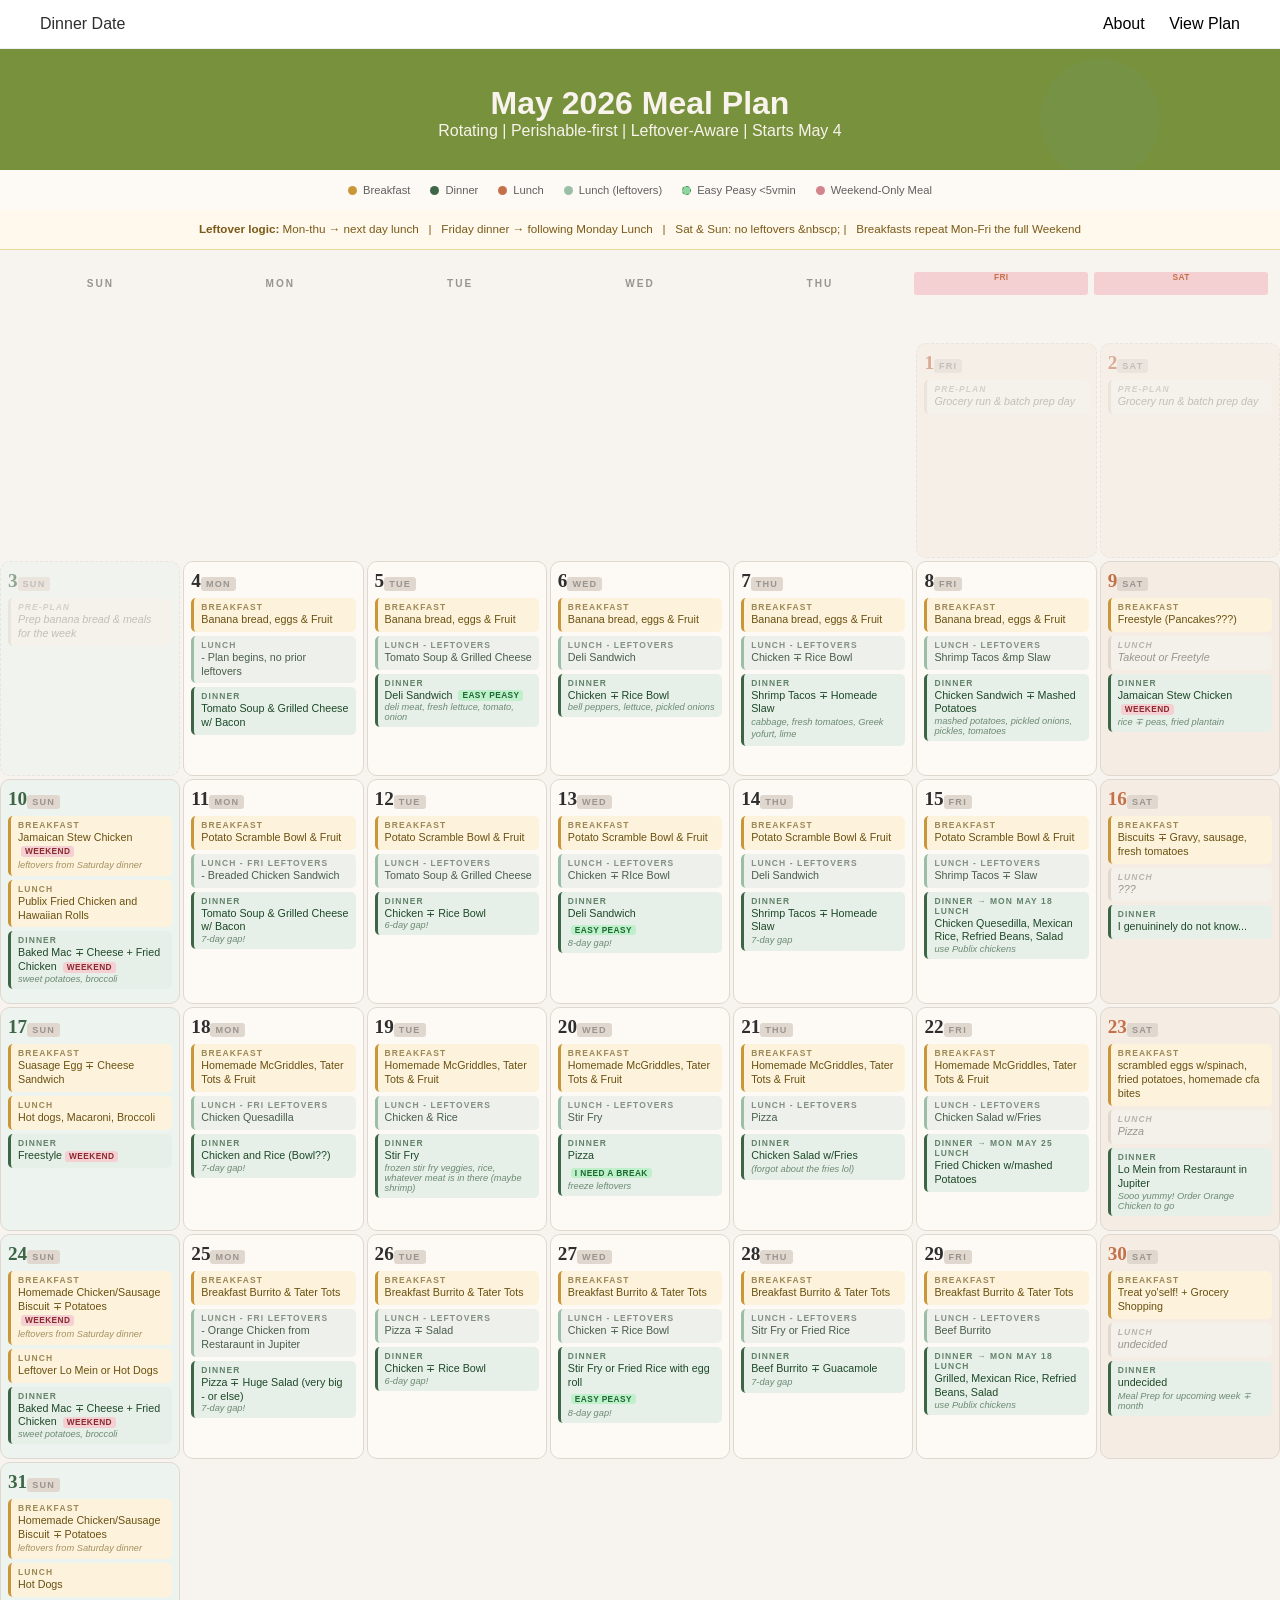
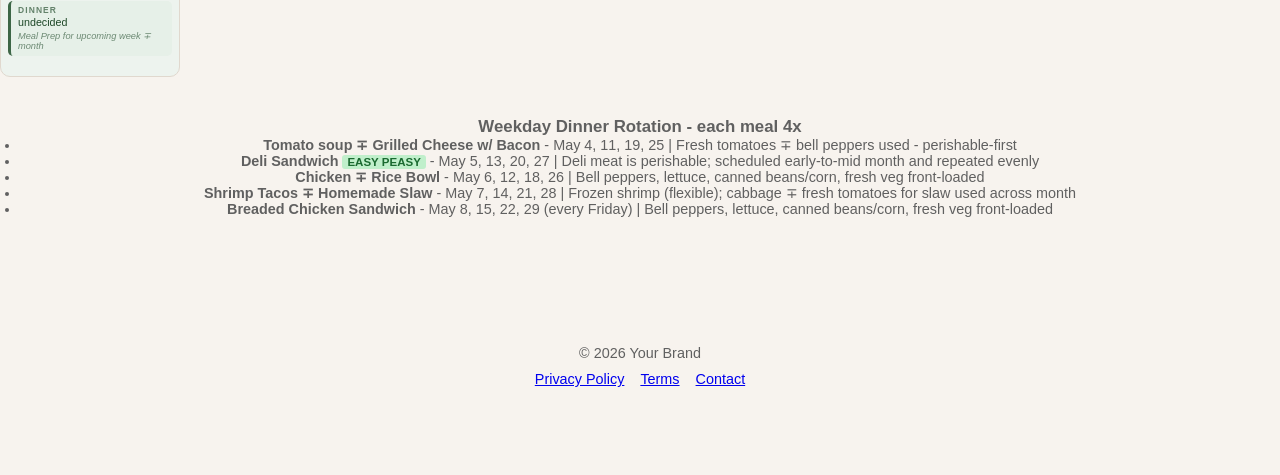
==== May-2026index.html @ 02778d73 "Add files via upload" ====
<!DOCTYPE html>
<html lang="en">
    <head>
        <meta charset="UTF-8">
        <meta name="viewport" content="width=device-width, initial-scale=1.0">
        <title>May 2026 Meal Plan</title>
        <link rel="stylesheet" href="style.css" />
        <link href="https://fonts.googleapis.com/css2?family=Cormorant+Garamond:wght@400;600;700&family=Outfit:wght@300;400;500;600&display=swap" rel="stylesheet">
      
    </head>
    <body>

        <!-- 🔝 Top Navigation-->
     <nav class="navbar">
        <div class="logo">Dinner Date</div>
        <div class="nav-links">
            <a href="about">About</a>
            <a href="mealplanviewpage.html" class="btn">View Plan</a>
        </div>
     </nav>
     

        <div class="calendar-header">
            <div class="orb a"></div><div class="orb b"></div><div class="orb c"></div>
            <h1>May <span>2026</span> Meal Plan</h1>
            <p class="sub">Rotating | Perishable-first | Leftover-Aware | Starts May 4</p>
        </div>

        <div class="legend">
            <div class="li"><div class="pip pip-b"></div>Breakfast</div>
            <div class="li"><div class="pip pip-d"></div>Dinner</div>
            <div class="li"><div class="pip pip-l"></div>Lunch</div>
            <div class="li"><div class="pip pip-lo"></div>Lunch (leftovers)</div>
            <div class="li"><div class="pip pip-ep"></div>Easy Peasy &lt;5vmin</div>
            <div class="li"><div class="pip pip-wk"></div>Weekend-Only Meal</div>
        </div>

        <div class="notebar">
            <strong>Leftover logic:</strong> Mon-thu → next day lunch &nbsp; | &nbsp; Friday dinner → following Monday Lunch &nbsp; | &nbsp; Sat &amp; Sun: no leftovers &nbscp; | &nbsp; Breakfasts repeat Mon-Fri the full Weekend
        </div>

        <div class="cal-wrap">
            <div class="dheaders">
                <div class="dh">Sun</div>
                <div class="dh">Mon</div>
                <div class="dh">Tue</div>
                <div class="dh">Wed</div>
                <div class="dh">Thu</div>
                <div class="dh wk">Fri</div>
                <div class="dh wk">Sat</div>
            </div>
        </div>    

        <div class="grid">

            <!-- Row 1: Apr 26-May2 (5 empties + May 1 Fri + May 2 Sat) -->
             <div class="cell empty"></div>
             <div class="cell empty"></div>
             <div class="cell empty"></div>
             <div class="cell empty"></div>
             <div class="cell empty"></div>

             <!-- May 1 Fri - pre-plan -->
              <div class="cell sat preplan">
                <div class="ctop"><span class="cnum">1</span><span class="cdname">Fri</span> </div>
                <div class="meal m-bl"><span class="mtype">Pre-Plan</span><span class="mname"> Grocery run &amp; batch prep day</span></div>
              </div>
             <!-- May 2 Sat - pre=plan --> 
              <div class="cell  sat preplan">
                <div class="ctop"><span class="cnum">2</span><span class="cdname">Sat</span></div>
                <div class="meal m-bl"><span class="mtype">Pre-plan</span><span class="mname">Grocery run &amp; batch prep day</span></div>
              </div>
              <!-- Row 22: May 3 Sun - May 9 Sat -->

              <!-- May 3 Sun - pre-plan -->
               <div class="cell sun preplan">
                <div class="ctop"><span class="cnum">3</span><span class="cdname">Sun</span></div>
                <div class="meal m-bl"><span class="mtype">Pre-Plan</span><span class="mname">Prep banana bread &amp; meals for the week</span></div>
               </div>
              <!-- Mon May 4 - PLAN STARTS -->
               <div class="cell">
                <div class="ctop"><span class="cnum">4</span><span class="cdname">Mon</span></div>
                <div class="meal m-b"><span class="mtype">Breakfast</span><span class="mname">Banana bread, eggs &amp; Fruit</span></div>
                <div class="meal m-lo"><span class="mtype">Lunch</span><span class="mname">- Plan begins, no prior leftovers</span></div>
                <div class="meal m-d"><span class="mtype">Dinner</span><span class="mname">Tomato Soup &amp; Grilled Cheese w/ Bacon</span></div>
               </div> 

              <!-- Tue May 5 -->
               <div class="cell">
                <div class="ctop"><span class="cnum">5</span><span class="cdname">Tue</span></div>
                <div class="meal m-b"><span class="mtype">Breakfast</span><span class="mname">Banana bread, eggs &amp; Fruit</span></div>
                <div class="meal m-lo"><span class="mtype">Lunch - Leftovers</span><span class="mname">Tomato Soup &amp; Grilled Cheese</span></div>
                <div class="meal m-d"><span class="mtype">Dinner</span><span class="mname">Deli Sandwich <span class="ep"> EASY PEASY</span></span><span class="mnote">deli meat, fresh lettuce, tomato, onion</span></div>
               </div>

               <!-- Wed May 6 -->
               <div class="cell">
                <div class="ctop"><span class="cnum">6</span><span class="cdname">Wed</span></div>
                <div class="meal m-b"><span class="mtype">Breakfast</span><span class="mname">Banana bread, eggs &amp; Fruit</span></div>
                <div class="meal m-lo"><span class="mtype">Lunch - Leftovers</span><span class="mname">Deli Sandwich</span></div>
                <div class="meal m-d"><span class="mtype">Dinner</span><span class="mname">Chicken &mp; Rice Bowl </span><span class="mnote">bell peppers, lettuce, pickled onions</span></div>
               </div>

              <!-- Thu May 7 -->
               <div class="cell">
                <div class="ctop"><span class="cnum">7</span><span class="cdname">Thu</span></div>
                <div class="meal m-b"><span class="mtype">Breakfast</span><span class="mname">Banana bread, eggs &amp; Fruit</span></div>
                <div class="meal m-lo"><span class="mtype">Lunch - Leftovers</span><span class="mname">Chicken &mp; Rice Bowl</span></div>
                <div class="meal m-d"><span class="mtype">Dinner</span><span class="mname">Shrimp Tacos &mp; Homeade Slaw <span class="mnote">cabbage, fresh tomatoes, Greek yofurt, lime</span></span></div>
               </div>
               
              <!-- Fri May 8 -->
               <div class="cell">
                <div class="ctop"><span class="cnum">8</span><span class="cdname">Fri</span></div>
                <div class="meal m-b"><span class="mtype">Breakfast</span><span class="mname">Banana bread, eggs &amp; Fruit</span></div>
                <div class="meal m-lo"><span class="mtype">Lunch - Leftovers</span><span class="mname">Shrimp Tacos &mp Slaw</span></div>
                <div class="meal m-d"><span class="mtype">Dinner</span><span class="mname">Chicken Sandwich &mp; Mashed Potatoes</span><span class="mnote">mashed potatoes, pickled onions, pickles, tomatoes</span></div>
               </div> 

               <!-- Sat May 9 -->
               <div class="cell sat">
                <div class="ctop"><span class="cnum">9</span><span class="cdname">Sat</span></div>
                <div class="meal m-b"><span class="mtype">Breakfast</span><span class="mname">Freestyle (Pancakes???)</span></div>
                <div class="meal m-bl"><span class="mtype">Lunch</span><span class="mname">Takeout or Freetyle</span></div>
                <div class="meal m-d"><span class="mtype">Dinner</span><span class="mname">Jamaican Stew Chicken <span class="wk">WEEKEND</span></span><span class="mnote">rice &mp; peas, fried plantain</span></div>
               </div>

              <!-- Row 3: May 10-16 --> 

              <!-- Sun May 10 -->
               <div class="cell sun">
                <div class="ctop"><span class="cnum">10</span><span class="cdname">Sun</span></div>
                <div class="meal m-b"><span class="mtype">Breakfast</span><span class="mname">Jamaican Stew Chicken <span class="wk">WEEKEND</span><span class="mnote">leftovers from Saturday dinner</span></div>
                <div class="meal m-b"><span class="mtype">Lunch</span><span class="mname">Publix Fried Chicken and Hawaiian Rolls</span></div>
                <div class="meal m-d"><span class="mtype">Dinner</span><span class="mname">Baked Mac &mp; Cheese + Fried Chicken <span class="wk">WEEKEND</span></span><span class="mnote">sweet potatoes, broccoli</span></div>
               </div>

              <!-- Mon May 11 -->
               <div class="cell">
                <div class="ctop"><span class="cnum">11</span><span class="cdname">Mon</span></div>
                <div class="meal m-b"><span class="mtype">Breakfast</span><span class="mname">Potato Scramble Bowl &amp; Fruit</span></div>
                <div class="meal m-lo"><span class="mtype">Lunch - Fri leftovers</span><span class="mname">- Breaded Chicken Sandwich</span></div>
                <div class="meal m-d"><span class="mtype">Dinner</span><span class="mname">Tomato Soup &amp; Grilled Cheese w/ Bacon</span><span class="mnote">7-day gap!</span></div>
               </div> 

              <!-- Tue May 12 -->
               <div class="cell">
                <div class="ctop"><span class="cnum">12</span><span class="cdname">Tue</span></div>
                <div class="meal m-b"><span class="mtype">Breakfast</span><span class="mname">Potato Scramble Bowl &amp; Fruit</span></div>
                <div class="meal m-lo"><span class="mtype">Lunch - Leftovers</span><span class="mname">Tomato Soup &amp; Grilled Cheese</span></div>
                <div class="meal m-d"><span class="mtype">Dinner</span><span class="mname">Chicken &mp; Rice Bowl</span><span class="mnote">6-day gap!</span></div>
               </div>

               <!-- Wed May 13 -->
               <div class="cell">
                <div class="ctop"><span class="cnum">13</span><span class="cdname">Wed</span></div>
                <div class="meal m-b"><span class="mtype">Breakfast</span><span class="mname">Potato Scramble Bowl &amp; Fruit</span></div>
                <div class="meal m-lo"><span class="mtype">Lunch - Leftovers</span><span class="mname">Chicken &mp; RIce Bowl</span></div>
                <div class="meal m-d"><span class="mtype">Dinner</span><span class="mname">Deli Sandwich</span><span class="ep">EASY PEASY</span><span class="mnote">8-day gap!</span></div>
               </div>

              <!-- Thu May 14 -->
               <div class="cell">
                <div class="ctop"><span class="cnum">14</span><span class="cdname">Thu</span></div>
                <div class="meal m-b"><span class="mtype">Breakfast</span><span class="mname">Potato Scramble Bowl &amp; Fruit</span></div>
                <div class="meal m-lo"><span class="mtype">Lunch - Leftovers</span><span class="mname">Deli Sandwich</span></div>
                <div class="meal m-d"><span class="mtype">Dinner</span><span class="mname">Shrimp Tacos &mp; Homeade Slaw<span class="mnote">7-day gap</span></span></div>
               </div>
               
              <!-- Fri May 15 -->
               <div class="cell">
                <div class="ctop"><span class="cnum">15</span><span class="cdname">Fri</span></div>
                <div class="meal m-b"><span class="mtype">Breakfast</span><span class="mname">Potato Scramble Bowl &amp; Fruit</span></div>
                <div class="meal m-lo"><span class="mtype">Lunch - Leftovers</span><span class="mname">Shrimp Tacos &mp; Slaw</span></div>
                <div class="meal m-d"><span class="mtype">Dinner → Mon May 18 Lunch</span><span class="mname">Chicken Quesedilla, Mexican Rice, Refried Beans, Salad</span><span class="mnote">use Publix chickens</span></div>
               </div> 

               <!-- Sat May 16 -->
               <div class="cell sat">
                <div class="ctop"><span class="cnum">16</span><span class="cdname">Sat</span></div>
                <div class="meal m-b"><span class="mtype">Breakfast</span><span class="mname">Biscuits &mp; Gravy, sausage, fresh tomatoes</span></div>
                <div class="meal m-bl"><span class="mtype">Lunch</span><span class="mname">???</span></div>
                <div class="meal m-d"><span class="mtype">Dinner</span><span class="mname">I genuininely do not know... </span></div>
               </div>

              <!-- Row 4: May 17-23 --> 

                <!-- Sun May 17 -->
               <div class="cell sun">
                <div class="ctop"><span class="cnum">17</span><span class="cdname">Sun</span></div>
                <div class="meal m-b"><span class="mtype">Breakfast</span><span class="mname">Suasage Egg &mp; Cheese Sandwich</span></div>
                <div class="meal m-b"><span class="mtype">Lunch</span><span class="mname">Hot dogs, Macaroni, Broccoli</span></div>
                <div class="meal m-d"><span class="mtype">Dinner</span><span class="mname">Freestyle<span class="wk">WEEKEND</span></span></div>
               </div>

              <!-- Mon May 18 -->
               <div class="cell">
                <div class="ctop"><span class="cnum">18</span><span class="cdname">Mon</span></div>
                <div class="meal m-b"><span class="mtype">Breakfast</span><span class="mname">Homemade McGriddles, Tater Tots &amp; Fruit</span></div>
                <div class="meal m-lo"><span class="mtype">Lunch - Fri leftovers</span><span class="mname">Chicken Quesadilla</span></div>
                <div class="meal m-d"><span class="mtype">Dinner</span><span class="mname">Chicken and Rice (Bowl??)</span><span class="mnote">7-day gap!</span></div>
               </div> 

              <!-- Tue May 19 -->
               <div class="cell">
                <div class="ctop"><span class="cnum">19</span><span class="cdname">Tue</span></div>
                <div class="meal m-b"><span class="mtype">Breakfast</span><span class="mname">Homemade McGriddles, Tater Tots &amp; Fruit</span></div>
                <div class="meal m-lo"><span class="mtype">Lunch - Leftovers</span><span class="mname">Chicken &amp; Rice</span></div>
                <div class="meal m-d"><span class="mtype">Dinner</span><span class="mname">Stir Fry</span><span class="mnote">frozen stir fry veggies, rice, whatever meat is in there (maybe shrimp)</span></div>
               </div>

               <!-- Wed May 20 -->
               <div class="cell">
                <div class="ctop"><span class="cnum">20</span><span class="cdname">Wed</span></div>
                <div class="meal m-b"><span class="mtype">Breakfast</span><span class="mname">Homemade McGriddles, Tater Tots &amp; Fruit</span></div>
                <div class="meal m-lo"><span class="mtype">Lunch - Leftovers</span><span class="mname">Stir Fry</span></div>
                <div class="meal m-d"><span class="mtype">Dinner</span><span class="mname">Pizza</span><span class="ep">I NEED A BREAK</span><span class="mnote">freeze leftovers</span></div>
               </div>

              <!-- Thu May 21 -->
               <div class="cell">
                <div class="ctop"><span class="cnum">21</span><span class="cdname">Thu</span></div>
                <div class="meal m-b"><span class="mtype">Breakfast</span><span class="mname">Homemade McGriddles, Tater Tots &amp; Fruit</span></div>
                <div class="meal m-lo"><span class="mtype">Lunch - Leftovers</span><span class="mname">Pizza</span></div>
                <div class="meal m-d"><span class="mtype">Dinner</span><span class="mname">Chicken Salad w/Fries<span class="mnote">(forgot about the fries lol)</span></span></div>
               </div>
               
              <!-- Fri May 22 -->
               <div class="cell">
                <div class="ctop"><span class="cnum">22</span><span class="cdname">Fri</span></div>
                <div class="meal m-b"><span class="mtype">Breakfast</span><span class="mname">Homemade McGriddles, Tater Tots &amp; Fruit</span></div>
                <div class="meal m-lo"><span class="mtype">Lunch - Leftovers</span><span class="mname">Chicken Salad w/Fries</span></div>
                <div class="meal m-d"><span class="mtype">Dinner → Mon May 25 Lunch</span><span class="mname">Fried Chicken w/mashed Potatoes</span></div>
               </div> 

               <!-- Sat May 23 -->
               <div class="cell sat">
                <div class="ctop"><span class="cnum">23</span><span class="cdname">Sat</span></div>
                <div class="meal m-b"><span class="mtype">Breakfast</span><span class="mname">scrambled eggs w/spinach, fried potatoes, homemade cfa bites</span></div>
                <div class="meal m-bl"><span class="mtype">Lunch</span><span class="mname">Pizza</span></div>
                <div class="meal m-d"><span class="mtype">Dinner</span><span class="mname">Lo Mein from Restaraunt in Jupiter</span><span class="mnote">Sooo yummy! Order Orange Chicken to go</span></div>
               </div>

              <!-- Row 5 May 24-30 --> 

               <!-- Sun May 24 -->
               <div class="cell sun">
                <div class="ctop"><span class="cnum">24</span><span class="cdname">Sun</span></div>
                <div class="meal m-b"><span class="mtype">Breakfast</span><span class="mname">Homemade Chicken/Sausage Biscuit &mp; Potatoes <span class="wk">WEEKEND</span><span class="mnote">leftovers from Saturday dinner</span></div>
                <div class="meal m-b"><span class="mtype">Lunch</span><span class="mname">Leftover Lo Mein or Hot Dogs</span></div>
                <div class="meal m-d"><span class="mtype">Dinner</span><span class="mname">Baked Mac &mp; Cheese + Fried Chicken <spam class="wk">WEEKEND</spam></span><span class="mnote">sweet potatoes, broccoli</span></div>
               </div>

              <!-- Mon May 25 -->
               <div class="cell">
                <div class="ctop"><span class="cnum">25</span><span class="cdname">Mon</span></div>
                <div class="meal m-b"><span class="mtype">Breakfast</span><span class="mname">Breakfast Burrito &amp; Tater Tots</span></div>
                <div class="meal m-lo"><span class="mtype">Lunch - Fri leftovers</span><span class="mname">- Orange Chicken from Restaraunt in Jupiter</span></div>
                <div class="meal m-d"><span class="mtype">Dinner</span><span class="mname">Pizza &mp; Huge Salad (very big - or else)</span><span class="mnote">7-day gap!</span></div>
               </div> 

              <!-- Tue May 26 -->
               <div class="cell">
                <div class="ctop"><span class="cnum">26</span><span class="cdname">Tue</span></div>
                <div class="meal m-b"><span class="mtype">Breakfast</span><span class="mname">Breakfast Burrito &amp; Tater Tots</span></div>
                <div class="meal m-lo"><span class="mtype">Lunch - Leftovers</span><span class="mname">Pizza &mp; Salad</span></div>
                <div class="meal m-d"><span class="mtype">Dinner</span><span class="mname">Chicken &mp; Rice Bowl</span><span class="mnote">6-day gap!</span></div>
               </div>

               <!-- Wed May 27 -->
               <div class="cell">
                <div class="ctop"><span class="cnum">27</span><span class="cdname">Wed</span></div>
                <div class="meal m-b"><span class="mtype">Breakfast</span><span class="mname">Breakfast Burrito &amp; Tater Tots</span></div>
                <div class="meal m-lo"><span class="mtype">Lunch - Leftovers</span><span class="mname">Chicken &mp; Rice Bowl</span></div>
                <div class="meal m-d"><span class="mtype">Dinner</span><span class="mname">Stir Fry or Fried Rice with egg roll</span><span class="ep">EASY PEASY</span><span class="mnote">8-day gap!</span></div>
               </div>

              <!-- Thu May 28 -->
               <div class="cell">
                <div class="ctop"><span class="cnum">28</span><span class="cdname">Thu</span></div>
                <div class="meal m-b"><span class="mtype">Breakfast</span><span class="mname">Breakfast Burrito &amp; Tater Tots</span></div>
                <div class="meal m-lo"><span class="mtype">Lunch - Leftovers</span><span class="mname">Sitr Fry or Fried Rice</span></div>
                <div class="meal m-d"><span class="mtype">Dinner</span><span class="mname">Beef Burrito &mp; Guacamole<span class="mnote">7-day gap</span></span></div>
               </div>
               
              <!-- Fri May 29 -->
               <div class="cell">
                <div class="ctop"><span class="cnum">29</span><span class="cdname">Fri</span></div>
                <div class="meal m-b"><span class="mtype">Breakfast</span><span class="mname">Breakfast Burrito &amp; Tater Tots</span></div>
                <div class="meal m-lo"><span class="mtype">Lunch - Leftovers</span><span class="mname">Beef Burrito</span></div>
                <div class="meal m-d"><span class="mtype">Dinner → Mon May 18 Lunch</span><span class="mname">Grilled, Mexican Rice, Refried Beans, Salad</span><span class="mnote">use Publix chickens</span></div>
               </div> 

               <!-- Sat May 30 - pre-plan for June -->
               
              <!-- Sat May 30 -->
               <div class="cell sat">
                <div class="ctop"><span class="cnum">30</span><span class="cdname">Sat</span></div>
                <div class="meal m-b"><span class="mtype">Breakfast</span><span class="mname">Treat yo'self! + Grocery Shopping</span></div>
                <div class="meal m-bl"><span class="mtype">Lunch</span><span class="mname">undecided</span></div>
                <div class="meal m-d"><span class="mtype">Dinner</span><span class="mname">undecided</span><span class="mnote">Meal Prep for upcoming week &mp; month</span></div>
               </div>

               <!-- Sun May 31 -->
               <div class="cell sun">
                <div class="ctop"><span class="cnum">31</span><span class="cdname">Sun</span></div>
                <div class="meal m-b"><span class="mtype">Breakfast</span><span class="mname">Homemade Chicken/Sausage Biscuit &mp; Potatoes<span class="mnote">leftovers from Saturday dinner</span></div>
                <div class="meal m-b"><span class="mtype">Lunch</span><span class="mname">Hot Dogs</span></div>
                <div class="meal m-d"><span class="mtype">Dinner</span><span class="mname">undecided</span><span class="mnote">Meal Prep for upcoming week &mp; month</span></div>
               </div>
        </div>

        <!-- FOOTER NOTES -->
        <div class="footer">
            <h3> Weekday Dinner Rotation - each meal 4x</h3>
            <ul>
                <li><strong>Tomato soup &mp; Grilled Cheese w/ Bacon</strong> - May 4, 11, 19, 25 | Fresh tomatoes &mp; bell peppers used - perishable-first</li>
                <li><strong>Deli Sandwich</strong> <span style="font-size:0.72rem;background: #C0EFCB;color:#1A6A30;border-radius:3px;padding:1px 5px;font-weight:600;">EASY PEASY</span> - May 5, 13, 20, 27 | Deli meat is perishable; scheduled early-to-mid month and repeated evenly</li>
                <li><strong>Chicken &mp; Rice Bowl</strong> - May 6, 12, 18, 26 | Bell peppers, lettuce, canned beans/corn, fresh veg front-loaded</li>
                <li><strong>Shrimp Tacos &mp; Homemade Slaw</strong> - May 7, 14, 21, 28 | Frozen shrimp (flexible); cabbage &mp; fresh tomatoes for slaw used across month</li>
                <li><strong>Breaded Chicken Sandwich</strong> - May 8, 15, 22, 29 (every Friday) | Bell peppers, lettuce, canned beans/corn, fresh veg front-loaded</li>
            </ul>
        </div>

        <footer class="footer">
            <p>© 2026 Your Brand</p>
            <div class="footer-links">
                <a href="#">Privacy Policy</a>
                <a href="#">Terms</a>
                <a href="#">Contact</a>
            </div>
        </footer>
    </body>
</html>
---- style.css ----
:root {
                --cream: #F8F3EC;
                --warm-white: #fdfaf6;
                --sage-dim: #9BBFA6;
                --sage-dark: #3D6646;
                --terra: #C4714A;
                --gold: #C9973A;
                --gold-light: #F0D49A;
                --blush: #D4848A;
                --navy: #2E3A5E;
                --charcoal: #2E2E2E;
                --mid: #606060;
                --soft: #9A9490;
                --border: #E0D8CE;
                --sat-bg: #F5EDE3;
                --sun-bg: #EDF3EE;
                --cell-bg: #FDFAF5;
                --cobalt: #4A78C2;
                --mango: #E3A93A;
                --light-yellow: #F2D35E;
                --periwinkle: #8FA8D6;
                --lemon: #E2c750;
                --spring-green: #78913D;
                --leaf-green: #2B490E;
                --magic-purple: #542B7E;
                --pale-purple: #7B5CA5;
                --lavender: #B8A1CF;

            
            }
            * { box-sizing: border-box; margin: 0; padding: 0; }
            body { background: var(--cream); font-family:'Outfit', sans-serif; color: var(--charcoal); min-height: 100vh; }

            .calendar-header {
                background: #78913D;
                color: #F8F3EC;
                padding: 36px 28px 30px;
                text-align: center;
                position: relative;
                overflow: hidden;
            }
            .orb { position: absolute; border-radius: 50%; background:rgba(255,255,255,0,0.05); }
            .orb.a{width:280px;height:280px;top:-120px;left:-80px;}
            .orb.b{width:200px;height:200px;bottom:-100px;right:-40px;}
            .orb.c{width:120px;height:120px;top:10px;right:120px;background:rgba(107,158,120,0.12);}
            .header h1 { font-family: 'Cormorant Garamond',serif; font-size:clamp(2.2rem,6vw,3.6rem); font-weight:700; letter-spacing:1px;position:relative; }

            .legend { 
                display: flex; flex-wrap: wrap; gap:10px 20px; justify-content:center;
                padding:14px 24px; background:var(--warm-white);
            }
            .li { display:flex; align-items:center; gap:6px; font-size:0.7rem; font-weight:500; color:var(--mid); }
            .pip { width:9px; height:9px; border-radius:50%; flex-shrink:0; }
            .pip-b { background:var(--gold); }
            .pip-l { background:var(--terra); }
            .pip-lo { background:var(--sage-dim); }
            .pip-d { background:var(--sage-dark); }
            .pip-ep {background:#90D4A0; border:1.5px dashed #3A8A50; }
            .pip-wk { background:var(--blush); }

            .notebar {
                background: #FFF8EC; border-bottom:1px solid #EDD89A;
                padding: 10px 24px; font-size:0.73rem; color: #7A5A18; text-align:center; line-height:1.6;
            }
        .cal-wrap { padding:22px 12px 48px; max-width:1280px; margin:0 auto; }

        .dheaders { display:grid; grid-template-columns:repeat(7,1fr); gap:3px; }
        .dh { text-align:center; font-size:0.63rem; font-weight:600; letter-spacing:2px; text-transform:uppercase; color:var(--soft); padding:6px 2px; }
        .dh.wk { color: var(--terra); }

        .grid { display:grid; grid-template-columns:repeat(7,1fr); gap:3px; }

        .cell {
            background:var(--cell-bg); border:1px solid var(--border);
            border-radius:10px; padding:9px 7px 10px; min-height:215px;
            transition: box-shadow 0.18s, transform 0.18s;
        }
        .cell:hover { box-shadow:0 6px 20px rgba(0,0,0,0.09); transform:translateY(-2px); z-index:2; }
        .cell.sat { background:var(--sat-bg); }
        .cell.sun { background: var(--sun-bg); }
        .cell.empty { background:transparent; border-color:transparent; pointer-events: none; min-height:215px; }
        .cell.preplan { opacity:0.55; border-style:dashed; }

        .ctop { display: flez; align-items: baseline; gap:5px; margin-bottom:7px; }
        .cnum { font-family: 'Cormrant Garamond',serif; font-size:1.2rem; font-weight:700; line-height:1; }
        .cell.sat .cnum { color:var(--terra); }
        .cell.sun .cnum { color:var(--sage-dark); }
        .cdname { font-size:0.57rem; font-weight:600; letter-spacing:1.2px; text-transform:uppercase; color:var(--soft); padding:2px 5px; background: var(--border); border-radius:3px; }

        .meal { border-radius:5px; padding:4px 7px 5px;margin-bottom:4px; }
        .mtype { font-size:0.53rem; font-weight:600; letter-spacing:1.1px; text-transform:uppercase; opacity:0.65; display: block; margin-bottom:1px }
        .mname { font-size:0.67rem; font-weight:500; line-height:1.3; display:block; }
        .mnote { font-size:0.58rem; opacity:0.6; font-style:italic; display:block; }

        .ep { display:inline-block; font-size:0.52rem; background: #C0EFCB; color: #1A6A30; border-radius:3px; padding:0 4px; font-weight:600; letter-spacing:0.4px; margin-left:3px; vertical-align:middle; }
        .wk { display:inline-block; font-size:0.52rem; background: #F4D0D2; color: #8A2A30; border-radius:3px; padding:0 4px; font-weight:600; letter-spacing:0.4px; margin-left:3px; vertical-align:middle; }

        .m-b  { background: #FDF3DC; border-left:3px solid var(--gold);          color:#6A5010; }
        .m-l  { background: #FAEAE0; border-left:3px solid var(--terra);         color:#7A3A18; }
        .m-lo { background: #EEF0EC; border-left:3px solid var(--sage-dim);      color:#4A5E4A; }
        .m-d  { background: #E6F0E8; border-left:3px solid var(--sage-dark);     color:#1E4828; }
        .m-bl { background: #F4F0EA; border-left:3px solid var(--border);        color:var(--soft); font-style:italic; }

        /*Footer*/
        .footer { max-width:1280px; margin:0 auto 48px; padding:0 12px; }
        .card { background:var(--warm-white); border:1px salid var(--border); border-radius:12px; padding:20px 22px; margin-bottom:12px; }
        .card h3 { font-family: 'Cormorant Garamond',serif; font-size:1.1rem; font-weight:700; margin-bottom:10px; color:var(--navy); }
        .card ul { list-style:none; }
        .card ul li { font-size:0.77rem; color:var(--mid); padding:5px 0; border-bottom:1px solid var(--border); line-height:1.5; }
        .card ul li:last-child { border-bottom:none; }
        .card ul li::before { content:'→'; color:var(--sage); font-weight:600; } 
        .card.warn { border-color:#EDD89A; background:#FFFBF0}
        .card.warn h3 { color:#8A6010; }
      

body {
  margin: 0;
  font-family: Arial, sans-serif;
  background: #f7f3ee
}

/* NAVBAR */
.navbar {
  display: flex;
  justify-content: space-between;
  padding: 15px 40px;
  background: white;
  border-bottom: 1px solid #eee;
}

.nav-links a {
  margin-left: 20px;
  text-decoration: none;
  color: black;
}

/* HERO */
.hero {
  display: flex;
  flex-direction: column;
  justify-content: center;
  align-items: center;
  height: 80vh;
  text-align: center;
  gap: 20px;
}

.hero-small {
  padding: 20px 20px;
  height: 30vh;
  background: var(--cobalt);
  border-bottom: 1px solid rgba(0,0,0,0.3);
  box-shadow: inset 0 -10px 20px rgba(0,0,0,0.08);
}

.hero-content {
  max-width: 700px;
}

.hero h1 {
  font-size: 5rem;
  line-height: 1.1;
}

.hero-visual {
  flex: 1;
  background: #f5f5f5;
}

/* BUTTON */
.cta-button {
  display: inline-block;
  margin-top: 20px;
  width: fit-content;
  padding: 6px 14px;
  font-size: 8px;
  background: black;
  color: white;
  text-decoration: none;
  font-family: sans-serif;
}

/* FEATURES */
.features {
  display: flex;
  gap: 20px;
  padding: 40px;
}

.feature-box {
  flex: 1;
  padding: 20px;
  border: 1px solid #eee;
}

.highlight {
  background: #F4D0D2
}

/* FINAL CTA */
.final-cta {
  text-align: center;
  padding: 60px 20px;
}

.header {
  padding: 40px 20px;
   color: black;
  font-size: 40px;
  
}

.header-viewpage {
  padding: 40px 20px;
  color: #F8F3EC;
  font-size: 40px;
}

.preview {
  height: 100vh;
  display: flex;
  justify-content: center;
  align-items: center;
  border-top: 1px solid #ddd
}

.preview-content {
  display: flex;
  justify-content: center;
  gap: 40px;
  align-items: center;
}

.preview-left {
  max-width: 210px;
  justify-content: center;
  display: flex;
  flex-direction: column;
  gap: 10px;
  align-items: center;
  text-align: center;
  transform: rotate(-5deg);
  font-family: 'over the rainbow', cursive;
}

.preview-right {
  max-width: 210px;
  justify-content: center;
  display: flex;
  flex-direction: column;
  gap: 10px;
  align-items: center;
  text-align: center;
  transform: rotate(5deg);
  font-family: 'over the rainbow', cursive;
}

.preview img {
  max-width: 500px;
  width: 100%;
}

.calendar-frame {
  width: 750px;
  height: 500px;
  border: 1px black;
  box-shadow: 0 4px 12px rgba(0,0,0,0.08);
}

.preview-text {
  max-width: 300px;
}

.explanation {
  text-align: center;
  background: #CBB7D9;
  padding: 60px 20px;
  border-radius: 12px;
  min-height: 300px;


}

.explanation-intro {
  color:#606060;

}

.explanation-content {
  display: flex;
  gap: 30px;
  flex-direction: column;
  

  
}

.explanation h1{
  color: var(--cream);
}



.explanation-grid {
  display:flex;
  flex-wrap: wrap;
  justify-content: center;
  gap: 24px;
  margin-bottom: 200px;


}

.explanation-item {

  justify-content: center;  
  flex-direction: column;
  font-size: 10px; 
  flex: 0 0 250px;
  gap: 12px;
  line-height: 1.4;
  border: 1px solid #ddd;
  border-radius: 10px;
  text-align: center;
  color:#4A5E4A;
  padding: 16px;
  background:var(--cream);
  box-shadow: 0 4px 12px rgba(0,0,0,0.08);

}

.explanation-item h3 {
  margin-bottom: 8px;
}

.explanation-item p {
  margin-top: 0;
  line-height: 1.5;
}

.youtoo {
  display:flex;
  border-radius: 10px;
  flex-wrap: wrap;
  gap: 12px;
  justify-content: center;
  list-style: none
}

.youtoo li {
  padding: 10px 14px;
  border-radius: 10px;
  border: 1px solid #ddd;
}


.what-you-get {
  padding: 60px 20px;
  text-align: center;
  font-family:  "Noto Sans", sans-serif;
}

.what-you-get h1 {
  font-size: 3rem;
  font-weight: 400;
}

.what-you-get-list {
  max-width: 700px;
  margin: 0 auto;
  display: flex;
  flex-direction: column;
}

.what-you-get-item {
  padding: 18px 10px;
  font-size: 2rem;
  font-weight: 200;
  border-bottom: 1px solid rgba(0,0,0,0.1);
}

.buy-button {
  display: inline-block;
  padding: 12px 20px;
  background: var(--sage-dark);
  color: white;
  border-radius: 8px;
  text-decoration: none;
  margin-top: 20px;
  font-size: 1.2rem;
}

.footer {
  text-align: center;
  padding: 40px 20px;
  color: var(--mid);
  font-size: 0.9rem;
}

.footer-links {
  display: flex;
  justify-content: center;
  gap: 16px;
  margin-top: 10px;
}
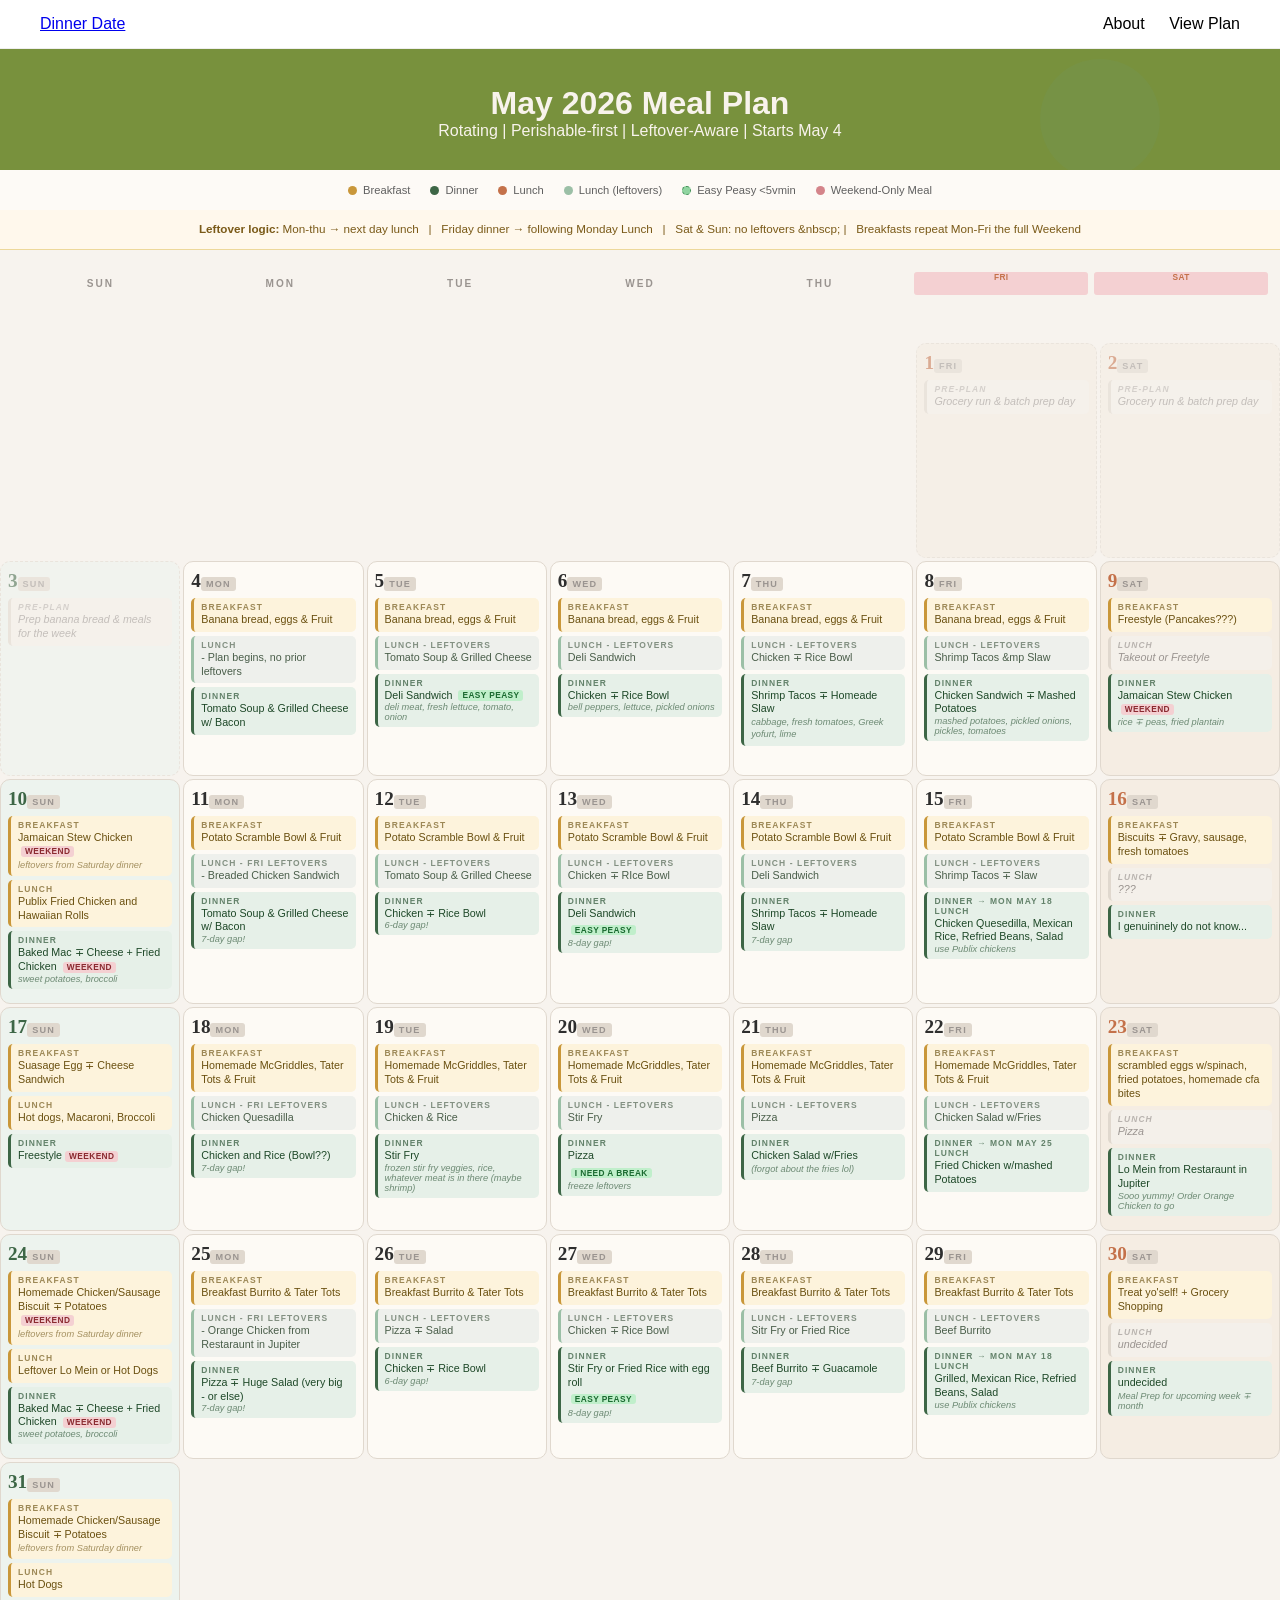
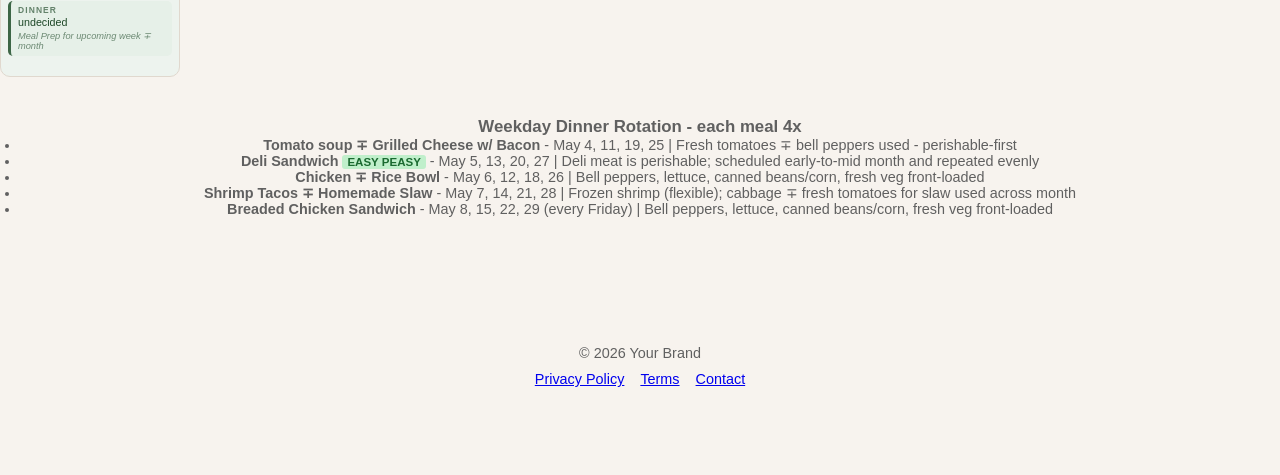
==== commit 2c538ccb: "change logo to homepage link for may meal plan page" ====
--- a/May-2026index.html
+++ b/May-2026index.html
@@ -12,7 +12,7 @@
 
         <!-- 🔝 Top Navigation-->
      <nav class="navbar">
-        <div class="logo">Dinner Date</div>
+        <a href="index.html" class="logo">Dinner Date</a>
         <div class="nav-links">
             <a href="about">About</a>
             <a href="mealplanviewpage.html" class="btn">View Plan</a>
@@ -331,4 +331,4 @@
             </div>
         </footer>
     </body>
-</html>+</html>
